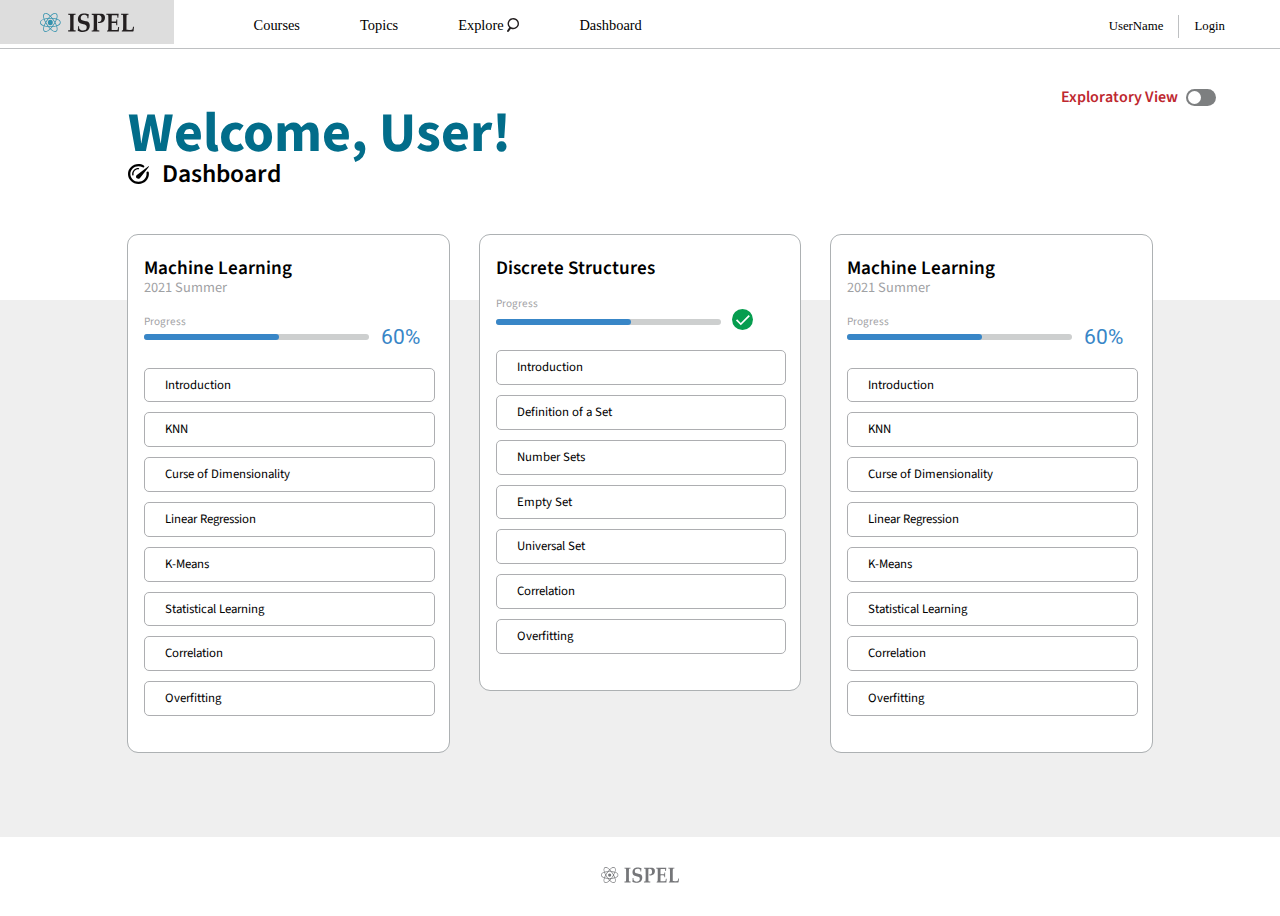
==== index.html @ 27baca1a "Defined index.html" ====
<!DOCTYPE html>
<html lang="en">
	<head>
		<meta charset="UTF-8">
		<meta name="viewport" content="width=device-width, initial-scale=1">
		<meta name="viewport" content="width=device-width, initial-scale=1.0">
		<title>Dashboard</title>
		<link rel="stylesheet" href="css/reset.css">
		<link rel="stylesheet" href="css/global_styles.css">
		<link rel="stylesheet" href="css/dashboard_styles.css">
	</head>
	<body>

		<nav class="ispel_nav">
			<ul class="ispel_nav_left">
				<li class="ispel_nav_logo"><img src="graphics/ispel_logo.svg" alt="ISPEL Logo"/></li>
				<li class="ispel_nav_item"><a href="#">Courses</a></li>
				<li class="ispel_nav_item"><a href="#">Topics</a></li>
				<li class="ispel_nav_item">
					<a href="#">Explore</a>
					<img class="explore_icon" style="height: 1em" src="graphics/explore_icon.svg" alt="Explore Icon"/>
				</li>
				<li class="ispel_nav_item"><a href="#">Dashboard</a></li>
			</ul>
			<ul class="ispel_nav_right">
				<li class="ispel_nav_item">UserName</li>
				<li class="ispel_nav_item">Login</li>
			</ul>
		</nav>

		<div class="dashboard_main_container">
			<div class="dashboard_container_one">
				<div class="dashboard_exploratory_switch">
					Exploratory View
					<label class="toggle_switch">
					  <input type="checkbox">
					  <span class="slider round"></span>
					</label>
				</div>
				<h1 class="dashboard_title">Welcome, User!</h1>
				<div class="dashboard_subtitle">
					<img class="dashboard_icon" style="height: .8em" src="graphics/dashboard_icon.svg" alt="Dashboard Icon"/>
					Dashboard
				</div>
			</div>
			<div class="dashboard_container_two">

				<div class="dashboard_card_container section group">
					<div class="dashboard_card col span_1_of_3">
						<div class="dashboard_card_inner_container">
							<h3 class="dashboard_card_title">Machine Learning</h3>
							<h4 class="dashboard_card_subtitle">2021 Summer</h4>
							<!-- Progress Bar Goes Here -->
							<div class="dashboard_card_progress">
								<div class="dashboard_card_progress_title">Progress</div>
								<div class="dashboard_card_progress_bar">
									<div class="dashboard_card_progress_bar_inner"></div>
								</div>
								<div class="dashboard_card_progress_figure">60%</div>
							</div>
							<ul class="dashboard_card_topic_list">
								<ul class="dashboard_card_topic_sublist">
									<li class="dashboard_card_topic dashboard_card_topic_incomplete">Introduction</li>
									<li class="dashboard_card_topic dashboard_card_topic_incomplete">KNN</li>
								</ul>
								<ul class="dashboard_card_topic_sublist">
									<li class="dashboard_card_topic dashboard_card_topic_incomplete">Curse of Dimensionality</li>
									<li class="dashboard_card_topic dashboard_card_topic_incomplete">Linear Regression</li>
								</ul>
								<ul class="dashboard_card_topic_sublist">
									<li class="dashboard_card_topic dashboard_card_topic_incomplete">K-Means</li>
									<li class="dashboard_card_topic dashboard_card_topic_incomplete">Statistical Learning</li>
								</ul>
								<ul class="dashboard_card_topic_sublist">
									<li class="dashboard_card_topic dashboard_card_topic_incomplete">Correlation</li>
									<li class="dashboard_card_topic dashboard_card_topic_incomplete">Overfitting</li>
								</ul>
							</ul>
						</div>
					</div>
					<div class="dashboard_card col span_1_of_3">
						<div class="dashboard_card_inner_container">
							<h3 class="dashboard_card_title">Discrete Structures</h3>
							<h4 class="dashboard_card_subtitle"></h4>
							<!-- Progress Bar Goes Here -->
							<div class="dashboard_card_progress">
								<div class="dashboard_card_progress_title">Progress</div>
								<div class="dashboard_card_progress_bar">
									<div class="dashboard_card_progress_bar_inner"></div>
								</div>
								<div class="dashboard_card_progress_figure">
									<img src="graphics/complete_checkmark.svg" style="height: 1em" alt="Complete Checkmark"/>
								</div>
							</div>
							<ul class="dashboard_card_topic_list">
								<ul class="dashboard_card_topic_sublist">
									<li class="dashboard_card_topic dashboard_card_topic_incomplete">Introduction</li>
								</ul>
								<ul class="dashboard_card_topic_sublist">
									<li class="dashboard_card_topic dashboard_card_topic_incomplete">Definition of a Set</li>
									<li class="dashboard_card_topic dashboard_card_topic_incomplete">Number Sets</li>
								</ul>
								<ul class="dashboard_card_topic_sublist">
									<li class="dashboard_card_topic dashboard_card_topic_incomplete">Empty Set</li>
									<li class="dashboard_card_topic dashboard_card_topic_incomplete">Universal Set</li>
								</ul>
								<ul class="dashboard_card_topic_sublist">
									<li class="dashboard_card_topic dashboard_card_topic_incomplete">Correlation</li>
									<li class="dashboard_card_topic dashboard_card_topic_incomplete">Overfitting</li>
								</ul>
							</ul>
						</div>
					</div>
					<div class="dashboard_card col span_1_of_3">
						<div class="dashboard_card_inner_container">
							<h3 class="dashboard_card_title">Machine Learning</h3>
							<h4 class="dashboard_card_subtitle">2021 Summer</h4>
							<!-- Progress Bar Goes Here -->
							<div class="dashboard_card_progress">
								<div class="dashboard_card_progress_title">Progress</div>
								<div class="dashboard_card_progress_bar">
									<div class="dashboard_card_progress_bar_inner"></div>
								</div>
								<div class="dashboard_card_progress_figure">60%</div>
							</div>
							<ul class="dashboard_card_topic_list">
								<ul class="dashboard_card_topic_sublist">
									<li class="dashboard_card_topic dashboard_card_topic_incomplete">Introduction</li>
									<li class="dashboard_card_topic dashboard_card_topic_incomplete">KNN</li>
								</ul>
								<ul class="dashboard_card_topic_sublist">
									<li class="dashboard_card_topic dashboard_card_topic_incomplete">Curse of Dimensionality</li>
									<li class="dashboard_card_topic dashboard_card_topic_incomplete">Linear Regression</li>
								</ul>
								<ul class="dashboard_card_topic_sublist">
									<li class="dashboard_card_topic dashboard_card_topic_incomplete">K-Means</li>
									<li class="dashboard_card_topic dashboard_card_topic_incomplete">Statistical Learning</li>
								</ul>
								<ul class="dashboard_card_topic_sublist">
									<li class="dashboard_card_topic dashboard_card_topic_incomplete">Correlation</li>
									<li class="dashboard_card_topic dashboard_card_topic_incomplete">Overfitting</li>
								</ul>
							</ul>
						</div>
					</div>
				</div>

			</div>
		</div>

	<footer>
		<ul class="footer_list">
			<li><img src="graphics/ispel_logo_greyscale.svg" style="height: 1em" alt="ISPEL Logo"/></li>
		</ul>
	</footer>

	</body>
</html>
---- css/global_styles.css ----
@import url("https://fonts.googleapis.com/css2?family=Source+Sans+3:wght@400;600;700&display=swap");
html {
  font-family: "Source Sans 3", sans-serif;
}

/*# sourceMappingURL=global_styles.css.map */
---- css/dashboard_styles.css ----
/* variables for adding borders globally. Use for testing purposes */
@import "../css/nav_styles.css";
@import "../css/dashboard_card.css";
@import "../css/footer_styles.css";
@import "../css/toggle_switch_styles.css";
body {
  margin: 0;
  min-width: 1000px;
}

.dashboard_main_container {
  width: 100%;
  border: none thin red;
}

.dashboard_container_one {
  width: 100%;
  border: none thin red;
  padding: 2.5em 0 7em 0;
}
.dashboard_container_one .dashboard_exploratory_switch {
  font-weight: 600;
  color: #be282f;
  width: 90%;
  margin: 0 auto;
  border: none thin red;
  text-align: right;
}
.dashboard_container_one .dashboard_exploratory_switch .toggle_switch {
  margin-left: 5px;
}
.dashboard_container_one .dashboard_title {
  font-size: 3.5em;
  font-weight: 700;
  color: #026D8A;
  width: 80%;
  margin: 0 auto;
  border: none thin red;
}
.dashboard_container_one .dashboard_subtitle {
  font-size: 1.6em;
  font-weight: 600;
  width: 80%;
  margin: 0 auto;
  border: none thin red;
}
.dashboard_container_one .dashboard_subtitle .dashboard_icon {
  position: relative;
  top: 2px;
  margin-right: 8px;
}

.dashboard_container_two {
  width: 100%;
  background-color: #efefef;
}
.dashboard_container_two .dashboard_card_container {
  width: 80%;
  margin: 0 auto;
  position: relative;
  top: -4.7em;
}

/*# sourceMappingURL=dashboard_styles.css.map */
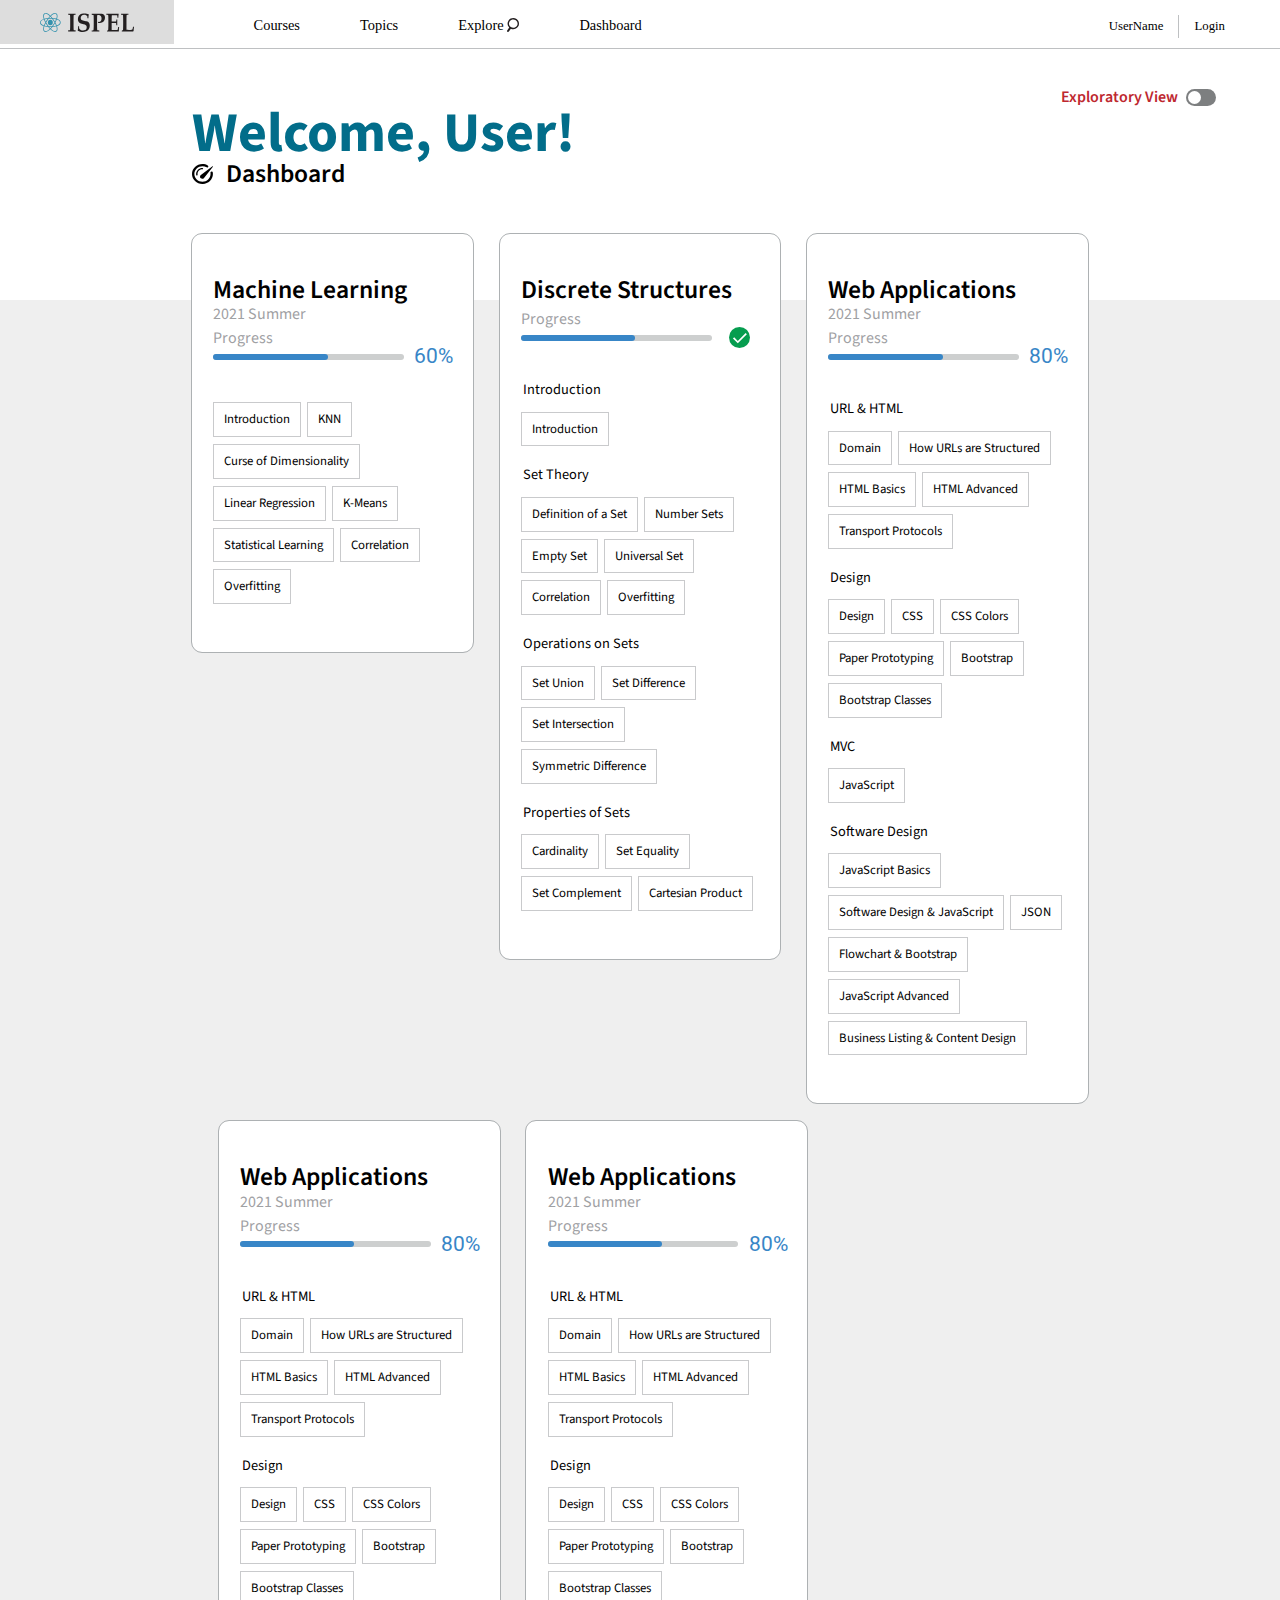
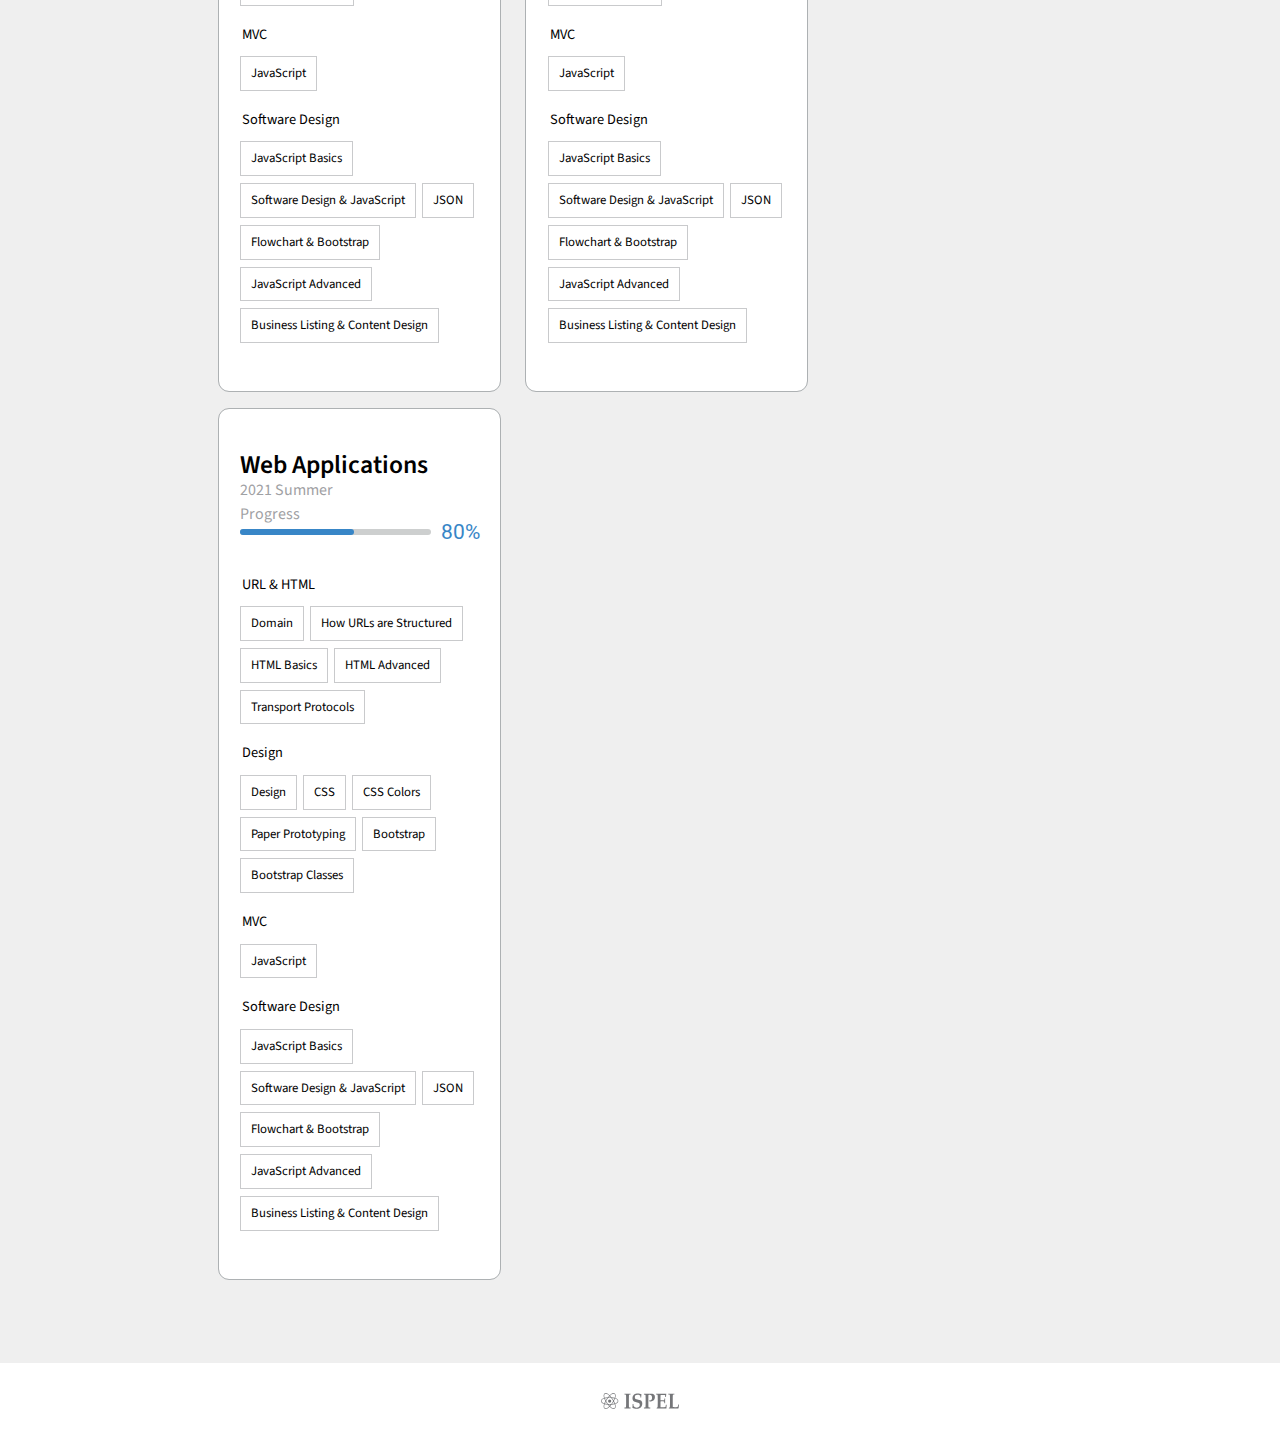
==== commit 3d78f075: "Masonry added but not implemented" ====
--- a/index.html
+++ b/index.html
@@ -2,12 +2,14 @@
 <html lang="en">
 	<head>
 		<meta charset="UTF-8">
+		<link rel="preconnect" href="https://fonts.googleapis.com">
+		<link rel="preconnect" href="https://fonts.gstatic.com" crossorigin>
 		<meta name="viewport" content="width=device-width, initial-scale=1">
 		<meta name="viewport" content="width=device-width, initial-scale=1.0">
 		<title>Dashboard</title>
 		<link rel="stylesheet" href="css/reset.css">
 		<link rel="stylesheet" href="css/global_styles.css">
-		<link rel="stylesheet" href="css/dashboard_styles.css">
+		<link rel="stylesheet" href="css/dashboard/dashboard_styles.css">
 	</head>
 	<body>
 
@@ -46,6 +48,7 @@
 			<div class="dashboard_container_two">
 
 				<div class="dashboard_card_container section group">
+
 					<div class="dashboard_card col span_1_of_3">
 						<div class="dashboard_card_inner_container">
 							<h3 class="dashboard_card_title">Machine Learning</h3>
@@ -62,16 +65,10 @@
 								<ul class="dashboard_card_topic_sublist">
 									<li class="dashboard_card_topic dashboard_card_topic_incomplete">Introduction</li>
 									<li class="dashboard_card_topic dashboard_card_topic_incomplete">KNN</li>
-								</ul>
-								<ul class="dashboard_card_topic_sublist">
 									<li class="dashboard_card_topic dashboard_card_topic_incomplete">Curse of Dimensionality</li>
 									<li class="dashboard_card_topic dashboard_card_topic_incomplete">Linear Regression</li>
-								</ul>
-								<ul class="dashboard_card_topic_sublist">
 									<li class="dashboard_card_topic dashboard_card_topic_incomplete">K-Means</li>
 									<li class="dashboard_card_topic dashboard_card_topic_incomplete">Statistical Learning</li>
-								</ul>
-								<ul class="dashboard_card_topic_sublist">
 									<li class="dashboard_card_topic dashboard_card_topic_incomplete">Correlation</li>
 									<li class="dashboard_card_topic dashboard_card_topic_incomplete">Overfitting</li>
 								</ul>
@@ -93,56 +90,221 @@
 								</div>
 							</div>
 							<ul class="dashboard_card_topic_list">
+								<h4 class="dashboard_topic_header">Introduction</h4>
 								<ul class="dashboard_card_topic_sublist">
 									<li class="dashboard_card_topic dashboard_card_topic_incomplete">Introduction</li>
 								</ul>
+								<h4 class="dashboard_topic_header">Set Theory</h4>
 								<ul class="dashboard_card_topic_sublist">
 									<li class="dashboard_card_topic dashboard_card_topic_incomplete">Definition of a Set</li>
 									<li class="dashboard_card_topic dashboard_card_topic_incomplete">Number Sets</li>
-								</ul>
-								<ul class="dashboard_card_topic_sublist">
 									<li class="dashboard_card_topic dashboard_card_topic_incomplete">Empty Set</li>
 									<li class="dashboard_card_topic dashboard_card_topic_incomplete">Universal Set</li>
-								</ul>
-								<ul class="dashboard_card_topic_sublist">
 									<li class="dashboard_card_topic dashboard_card_topic_incomplete">Correlation</li>
 									<li class="dashboard_card_topic dashboard_card_topic_incomplete">Overfitting</li>
 								</ul>
-							</ul>
-						</div>
-					</div>
-					<div class="dashboard_card col span_1_of_3">
-						<div class="dashboard_card_inner_container">
-							<h3 class="dashboard_card_title">Machine Learning</h3>
-							<h4 class="dashboard_card_subtitle">2021 Summer</h4>
-							<!-- Progress Bar Goes Here -->
-							<div class="dashboard_card_progress">
-								<div class="dashboard_card_progress_title">Progress</div>
-								<div class="dashboard_card_progress_bar">
-									<div class="dashboard_card_progress_bar_inner"></div>
-								</div>
-								<div class="dashboard_card_progress_figure">60%</div>
-							</div>
-							<ul class="dashboard_card_topic_list">
-								<ul class="dashboard_card_topic_sublist">
-									<li class="dashboard_card_topic dashboard_card_topic_incomplete">Introduction</li>
-									<li class="dashboard_card_topic dashboard_card_topic_incomplete">KNN</li>
-								</ul>
-								<ul class="dashboard_card_topic_sublist">
-									<li class="dashboard_card_topic dashboard_card_topic_incomplete">Curse of Dimensionality</li>
-									<li class="dashboard_card_topic dashboard_card_topic_incomplete">Linear Regression</li>
-								</ul>
-								<ul class="dashboard_card_topic_sublist">
-									<li class="dashboard_card_topic dashboard_card_topic_incomplete">K-Means</li>
-									<li class="dashboard_card_topic dashboard_card_topic_incomplete">Statistical Learning</li>
-								</ul>
-								<ul class="dashboard_card_topic_sublist">
-									<li class="dashboard_card_topic dashboard_card_topic_incomplete">Correlation</li>
-									<li class="dashboard_card_topic dashboard_card_topic_incomplete">Overfitting</li>
-								</ul>
-							</ul>
-						</div>
-					</div>
+								<h4 class="dashboard_topic_header">Operations on Sets</h4>
+								<ul class="dashboard_card_topic_sublist">
+									<li class="dashboard_card_topic dashboard_card_topic_incomplete">Set Union</li>
+									<li class="dashboard_card_topic dashboard_card_topic_incomplete">Set Difference</li>
+									<li class="dashboard_card_topic dashboard_card_topic_incomplete">Set Intersection</li>
+									<li class="dashboard_card_topic dashboard_card_topic_incomplete">Symmetric Difference</li>
+								</ul>
+								<h4 class="dashboard_topic_header">Properties of Sets</h4>
+								<ul class="dashboard_card_topic_sublist">
+									<li class="dashboard_card_topic dashboard_card_topic_incomplete">Cardinality</li>
+									<li class="dashboard_card_topic dashboard_card_topic_incomplete">Set Equality</li>
+									<li class="dashboard_card_topic dashboard_card_topic_incomplete">Set Complement</li>
+									<li class="dashboard_card_topic dashboard_card_topic_incomplete">Cartesian Product</li>
+								</ul>
+							</ul>
+						</div>
+					</div>
+					<div class="dashboard_card col span_1_of_3">
+						<div class="dashboard_card_inner_container">
+							<h3 class="dashboard_card_title">Web Applications</h3>
+							<h4 class="dashboard_card_subtitle">2021 Summer</h4>
+							<!-- Progress Bar Goes Here -->
+							<div class="dashboard_card_progress">
+								<div class="dashboard_card_progress_title">Progress</div>
+								<div class="dashboard_card_progress_bar">
+									<div class="dashboard_card_progress_bar_inner"></div>
+								</div>
+								<div class="dashboard_card_progress_figure">80%</div>
+							</div>
+							<ul class="dashboard_card_topic_list">
+								<h4 class="dashboard_topic_header">URL & HTML</h4>
+								<ul class="dashboard_card_topic_sublist">
+									<li class="dashboard_card_topic dashboard_card_topic_incomplete">Domain</li>
+									<li class="dashboard_card_topic dashboard_card_topic_incomplete">How URLs are Structured</li>
+									<li class="dashboard_card_topic dashboard_card_topic_incomplete">HTML Basics</li>
+									<li class="dashboard_card_topic dashboard_card_topic_incomplete">HTML Advanced</li>
+									<li class="dashboard_card_topic dashboard_card_topic_incomplete">Transport Protocols</li>
+								</ul>
+								<h4 class="dashboard_topic_header">Design</h4>
+								<ul class="dashboard_card_topic_sublist">
+									<li class="dashboard_card_topic dashboard_card_topic_incomplete">Design</li>
+									<li class="dashboard_card_topic dashboard_card_topic_incomplete">CSS</li>
+									<li class="dashboard_card_topic dashboard_card_topic_incomplete">CSS Colors</li>
+									<li class="dashboard_card_topic dashboard_card_topic_incomplete">Paper Prototyping</li>
+									<li class="dashboard_card_topic dashboard_card_topic_incomplete">Bootstrap</li>
+									<li class="dashboard_card_topic dashboard_card_topic_incomplete">Bootstrap Classes</li>
+								</ul>
+								<h4 class="dashboard_topic_header">MVC</h4>
+								<ul class="dashboard_card_topic_sublist">
+									<li class="dashboard_card_topic dashboard_card_topic_incomplete">JavaScript</li>
+								</ul>
+								<h4 class="dashboard_topic_header">Software Design</h4>
+								<ul class="dashboard_card_topic_sublist">
+									<li class="dashboard_card_topic dashboard_card_topic_incomplete">JavaScript Basics</li>
+									<li class="dashboard_card_topic dashboard_card_topic_incomplete">Software Design & JavaScript</li>
+									<li class="dashboard_card_topic dashboard_card_topic_incomplete">JSON</li>
+									<li class="dashboard_card_topic dashboard_card_topic_incomplete">Flowchart & Bootstrap</li>
+									<li class="dashboard_card_topic dashboard_card_topic_incomplete">JavaScript Advanced</li>
+									<li class="dashboard_card_topic dashboard_card_topic_incomplete">Business Listing & Content Design</li>
+								</ul>
+							</ul>
+						</div>
+					</div>
+					<div class="dashboard_card col span_1_of_3">
+						<div class="dashboard_card_inner_container">
+							<h3 class="dashboard_card_title">Web Applications</h3>
+							<h4 class="dashboard_card_subtitle">2021 Summer</h4>
+							<!-- Progress Bar Goes Here -->
+							<div class="dashboard_card_progress">
+								<div class="dashboard_card_progress_title">Progress</div>
+								<div class="dashboard_card_progress_bar">
+									<div class="dashboard_card_progress_bar_inner"></div>
+								</div>
+								<div class="dashboard_card_progress_figure">80%</div>
+							</div>
+							<ul class="dashboard_card_topic_list">
+								<h4 class="dashboard_topic_header">URL & HTML</h4>
+								<ul class="dashboard_card_topic_sublist">
+									<li class="dashboard_card_topic dashboard_card_topic_incomplete">Domain</li>
+									<li class="dashboard_card_topic dashboard_card_topic_incomplete">How URLs are Structured</li>
+									<li class="dashboard_card_topic dashboard_card_topic_incomplete">HTML Basics</li>
+									<li class="dashboard_card_topic dashboard_card_topic_incomplete">HTML Advanced</li>
+									<li class="dashboard_card_topic dashboard_card_topic_incomplete">Transport Protocols</li>
+								</ul>
+								<h4 class="dashboard_topic_header">Design</h4>
+								<ul class="dashboard_card_topic_sublist">
+									<li class="dashboard_card_topic dashboard_card_topic_incomplete">Design</li>
+									<li class="dashboard_card_topic dashboard_card_topic_incomplete">CSS</li>
+									<li class="dashboard_card_topic dashboard_card_topic_incomplete">CSS Colors</li>
+									<li class="dashboard_card_topic dashboard_card_topic_incomplete">Paper Prototyping</li>
+									<li class="dashboard_card_topic dashboard_card_topic_incomplete">Bootstrap</li>
+									<li class="dashboard_card_topic dashboard_card_topic_incomplete">Bootstrap Classes</li>
+								</ul>
+								<h4 class="dashboard_topic_header">MVC</h4>
+								<ul class="dashboard_card_topic_sublist">
+									<li class="dashboard_card_topic dashboard_card_topic_incomplete">JavaScript</li>
+								</ul>
+								<h4 class="dashboard_topic_header">Software Design</h4>
+								<ul class="dashboard_card_topic_sublist">
+									<li class="dashboard_card_topic dashboard_card_topic_incomplete">JavaScript Basics</li>
+									<li class="dashboard_card_topic dashboard_card_topic_incomplete">Software Design & JavaScript</li>
+									<li class="dashboard_card_topic dashboard_card_topic_incomplete">JSON</li>
+									<li class="dashboard_card_topic dashboard_card_topic_incomplete">Flowchart & Bootstrap</li>
+									<li class="dashboard_card_topic dashboard_card_topic_incomplete">JavaScript Advanced</li>
+									<li class="dashboard_card_topic dashboard_card_topic_incomplete">Business Listing & Content Design</li>
+								</ul>
+							</ul>
+						</div>
+					</div>
+					<div class="dashboard_card col span_1_of_3">
+						<div class="dashboard_card_inner_container">
+							<h3 class="dashboard_card_title">Web Applications</h3>
+							<h4 class="dashboard_card_subtitle">2021 Summer</h4>
+							<!-- Progress Bar Goes Here -->
+							<div class="dashboard_card_progress">
+								<div class="dashboard_card_progress_title">Progress</div>
+								<div class="dashboard_card_progress_bar">
+									<div class="dashboard_card_progress_bar_inner"></div>
+								</div>
+								<div class="dashboard_card_progress_figure">80%</div>
+							</div>
+							<ul class="dashboard_card_topic_list">
+								<h4 class="dashboard_topic_header">URL & HTML</h4>
+								<ul class="dashboard_card_topic_sublist">
+									<li class="dashboard_card_topic dashboard_card_topic_incomplete">Domain</li>
+									<li class="dashboard_card_topic dashboard_card_topic_incomplete">How URLs are Structured</li>
+									<li class="dashboard_card_topic dashboard_card_topic_incomplete">HTML Basics</li>
+									<li class="dashboard_card_topic dashboard_card_topic_incomplete">HTML Advanced</li>
+									<li class="dashboard_card_topic dashboard_card_topic_incomplete">Transport Protocols</li>
+								</ul>
+								<h4 class="dashboard_topic_header">Design</h4>
+								<ul class="dashboard_card_topic_sublist">
+									<li class="dashboard_card_topic dashboard_card_topic_incomplete">Design</li>
+									<li class="dashboard_card_topic dashboard_card_topic_incomplete">CSS</li>
+									<li class="dashboard_card_topic dashboard_card_topic_incomplete">CSS Colors</li>
+									<li class="dashboard_card_topic dashboard_card_topic_incomplete">Paper Prototyping</li>
+									<li class="dashboard_card_topic dashboard_card_topic_incomplete">Bootstrap</li>
+									<li class="dashboard_card_topic dashboard_card_topic_incomplete">Bootstrap Classes</li>
+								</ul>
+								<h4 class="dashboard_topic_header">MVC</h4>
+								<ul class="dashboard_card_topic_sublist">
+									<li class="dashboard_card_topic dashboard_card_topic_incomplete">JavaScript</li>
+								</ul>
+								<h4 class="dashboard_topic_header">Software Design</h4>
+								<ul class="dashboard_card_topic_sublist">
+									<li class="dashboard_card_topic dashboard_card_topic_incomplete">JavaScript Basics</li>
+									<li class="dashboard_card_topic dashboard_card_topic_incomplete">Software Design & JavaScript</li>
+									<li class="dashboard_card_topic dashboard_card_topic_incomplete">JSON</li>
+									<li class="dashboard_card_topic dashboard_card_topic_incomplete">Flowchart & Bootstrap</li>
+									<li class="dashboard_card_topic dashboard_card_topic_incomplete">JavaScript Advanced</li>
+									<li class="dashboard_card_topic dashboard_card_topic_incomplete">Business Listing & Content Design</li>
+								</ul>
+							</ul>
+						</div>
+					</div>
+					<div class="dashboard_card col span_1_of_3">
+						<div class="dashboard_card_inner_container">
+							<h3 class="dashboard_card_title">Web Applications</h3>
+							<h4 class="dashboard_card_subtitle">2021 Summer</h4>
+							<!-- Progress Bar Goes Here -->
+							<div class="dashboard_card_progress">
+								<div class="dashboard_card_progress_title">Progress</div>
+								<div class="dashboard_card_progress_bar">
+									<div class="dashboard_card_progress_bar_inner"></div>
+								</div>
+								<div class="dashboard_card_progress_figure">80%</div>
+							</div>
+							<ul class="dashboard_card_topic_list">
+								<h4 class="dashboard_topic_header">URL & HTML</h4>
+								<ul class="dashboard_card_topic_sublist">
+									<li class="dashboard_card_topic dashboard_card_topic_incomplete">Domain</li>
+									<li class="dashboard_card_topic dashboard_card_topic_incomplete">How URLs are Structured</li>
+									<li class="dashboard_card_topic dashboard_card_topic_incomplete">HTML Basics</li>
+									<li class="dashboard_card_topic dashboard_card_topic_incomplete">HTML Advanced</li>
+									<li class="dashboard_card_topic dashboard_card_topic_incomplete">Transport Protocols</li>
+								</ul>
+								<h4 class="dashboard_topic_header">Design</h4>
+								<ul class="dashboard_card_topic_sublist">
+									<li class="dashboard_card_topic dashboard_card_topic_incomplete">Design</li>
+									<li class="dashboard_card_topic dashboard_card_topic_incomplete">CSS</li>
+									<li class="dashboard_card_topic dashboard_card_topic_incomplete">CSS Colors</li>
+									<li class="dashboard_card_topic dashboard_card_topic_incomplete">Paper Prototyping</li>
+									<li class="dashboard_card_topic dashboard_card_topic_incomplete">Bootstrap</li>
+									<li class="dashboard_card_topic dashboard_card_topic_incomplete">Bootstrap Classes</li>
+								</ul>
+								<h4 class="dashboard_topic_header">MVC</h4>
+								<ul class="dashboard_card_topic_sublist">
+									<li class="dashboard_card_topic dashboard_card_topic_incomplete">JavaScript</li>
+								</ul>
+								<h4 class="dashboard_topic_header">Software Design</h4>
+								<ul class="dashboard_card_topic_sublist">
+									<li class="dashboard_card_topic dashboard_card_topic_incomplete">JavaScript Basics</li>
+									<li class="dashboard_card_topic dashboard_card_topic_incomplete">Software Design & JavaScript</li>
+									<li class="dashboard_card_topic dashboard_card_topic_incomplete">JSON</li>
+									<li class="dashboard_card_topic dashboard_card_topic_incomplete">Flowchart & Bootstrap</li>
+									<li class="dashboard_card_topic dashboard_card_topic_incomplete">JavaScript Advanced</li>
+									<li class="dashboard_card_topic dashboard_card_topic_incomplete">Business Listing & Content Design</li>
+								</ul>
+							</ul>
+						</div>
+					</div>
+
 				</div>
 
 			</div>
@@ -155,4 +317,7 @@
 	</footer>
 
 	</body>
+	<script src="https://cdnjs.cloudflare.com/ajax/libs/jquery/3.6.4/jquery.min.js"></script>
+	<script src="./js/masonry.js"></script>
+	<script src="./js/dashboard_scripts.js"></script>
 </html>--- a/css/dashboard/dashboard_styles.css
+++ b/css/dashboard/dashboard_styles.css
@@ -0,0 +1,286 @@
+/* variables for adding borders globally. Use for testing purposes */ /* Navigation */
+/* Variables for adding borders globally. Use for testing purposes */
+/* Navigation Fonts */
+@import url("https://fonts.cdnfonts.com/css/palatino-linotype"); /* Palatino Linotype https://www.cdnfonts.com/palatino-linotype.font */
+/* General styles---------------- */
+@import "../../css/dashboard/dashboard_card_grid.css";
+@import url("https://fonts.googleapis.com/css2?family=Roboto:wght@500&family=Source+Sans+3:wght@400;600;700&display=swap");
+.ispel_nav {
+  font-family: "Palatino Linotype", Palatino, Georgia, serif;
+  overflow: hidden;
+  border-bottom: solid thin #BEC0C2;
+}
+
+.ispel_nav li {
+  float: left;
+  display: block;
+  color: black;
+  text-align: center;
+  text-decoration: none;
+}
+
+/* Left Nav Bar--------------------- */
+.ispel_nav_left {
+  font-size: 0.9em;
+  /* Right margin on ispel logo */
+}
+.ispel_nav_left .ispel_nav_item {
+  padding: 18px 30px 15px 30px;
+}
+.ispel_nav_left li:first-child {
+  margin-right: 50px;
+}
+
+/* Right Nav Bar----------------------- */
+.ispel_nav_logo {
+  width: 6.5em;
+  padding: 13px 40px 10px 40px;
+}
+
+.ispel_nav_right {
+  font-size: 0.8em;
+  float: right;
+  margin-right: 40px;
+}
+.ispel_nav_right .ispel_nav_item {
+  align-content: center;
+  padding: 5px 15px 5px 15px;
+  margin: 15px 0 10px 0;
+}
+.ispel_nav_right .ispel_nav_item:first-child {
+  border-right: solid thin #BEC0C2;
+}
+
+/* Specificities----------------- */
+.explore_icon {
+  position: relative;
+  margin-top: -4px;
+  top: 2px;
+  left: 0;
+}
+
+.ispel_nav li:hover {
+  background-color: #ddd;
+  color: black;
+}
+
+.dashboard_card {
+  outline: solid thin #adb1b3;
+  border-radius: 10px;
+  background-color: white;
+  padding-top: 20px;
+  padding-bottom: 10px;
+}
+.dashboard_card .dashboard_card_inner_container {
+  width: 85%;
+  margin: 0 auto;
+  padding-top: 1.5em;
+  padding-bottom: 1em;
+}
+.dashboard_card .dashboard_card_inner_container .dashboard_card_title {
+  font-size: 1.6em;
+  font-weight: 600;
+  margin-bottom: 3px;
+}
+.dashboard_card .dashboard_card_inner_container .dashboard_card_subtitle {
+  font-size: 1em;
+  color: #9fa1a4;
+  margin-bottom: 8px;
+}
+.dashboard_card .dashboard_card_inner_container .dashboard_card_progress {
+  width: 100%;
+  height: 2em;
+  margin: 0;
+  margin-top: 5px;
+  margin-bottom: 2.5em;
+}
+.dashboard_card .dashboard_card_inner_container .dashboard_card_progress .dashboard_card_progress_title {
+  font-size: 1em;
+  color: #9fa1a4;
+}
+.dashboard_card .dashboard_card_inner_container .dashboard_card_progress .dashboard_card_progress_bar {
+  display: inline-block;
+  vertical-align: middle;
+  width: 80%;
+  height: 6px;
+  margin-right: 3%;
+  background-color: #cdcfcf;
+  border-radius: 10px;
+}
+.dashboard_card .dashboard_card_inner_container .dashboard_card_progress .dashboard_card_progress_bar .dashboard_card_progress_bar_inner {
+  width: 60%;
+  height: 100%;
+  background-color: #3886c7;
+  float: left;
+  border-radius: 10px;
+}
+.dashboard_card .dashboard_card_inner_container .dashboard_card_progress .dashboard_card_progress_figure {
+  display: inline-block;
+  align-content: center;
+  width: 15%;
+  vertical-align: middle;
+  font-family: "Roboto", sans-serif;
+  font-size: 1.3em;
+  color: #3886c7;
+}
+.dashboard_card .dashboard_card_inner_container .dashboard_card_progress .dashboard_card_progress_figure img {
+  display: block;
+  margin: 0 auto;
+}
+.dashboard_card .dashboard_card_inner_container .dashboard_card_topic_list {
+  width: 100%;
+}
+.dashboard_card .dashboard_card_inner_container .dashboard_card_topic_list .dashboard_topic_header {
+  font-size: 0.9em;
+  margin-bottom: 14px;
+  margin-left: 2px;
+}
+.dashboard_card .dashboard_card_inner_container .dashboard_card_topic_list .dashboard_card_topic_sublist {
+  width: 100%;
+  margin-bottom: 15px;
+}
+.dashboard_card .dashboard_card_inner_container .dashboard_card_topic_list .dashboard_card_topic_sublist .dashboard_card_topic {
+  display: inline-block;
+  font-size: 0.8em;
+  padding: 10px 10px;
+  margin-bottom: 7px;
+  margin-right: 3px;
+}
+.dashboard_card .dashboard_card_inner_container .dashboard_card_topic_list .dashboard_card_topic_sublist .dashboard_card_topic_completed {
+  background-color: #d9e6f0;
+}
+.dashboard_card .dashboard_card_inner_container .dashboard_card_topic_list .dashboard_card_topic_sublist .dashboard_card_topic_incomplete {
+  background-color: white;
+  border: solid thin #c9cacc;
+}
+.dashboard_card .dashboard_card_inner_container .dashboard_card_topic_list .dashboard_card_topic_sublist .dashboard_card_topic_incomplete:hover {
+  border: solid thin #64666c;
+}
+
+footer {
+  text-align: center;
+}
+
+.footer_list {
+  margin: 30px auto;
+}
+
+.toggle_switch {
+  position: relative;
+  display: inline-block;
+  width: 30px;
+  height: 17px;
+}
+
+.toggle_switch input {
+  opacity: 0;
+  width: 0;
+  height: 0;
+}
+
+.slider {
+  position: absolute;
+  cursor: pointer;
+  top: 0;
+  left: 0;
+  right: 0;
+  bottom: 0;
+  background-color: #7d7f80;
+  -webkit-transition: 0.2s;
+  transition: 0.2s;
+}
+
+.slider:before {
+  position: absolute;
+  content: "";
+  height: 13px;
+  width: 13px;
+  left: 2px;
+  bottom: 2px;
+  background-color: white;
+  -webkit-transition: 0.2s;
+  transition: 0.2s;
+}
+
+input:checked + .slider {
+  background-color: #7d7f80;
+}
+
+input:focus + .slider {
+  box-shadow: 0 0 1px #7d7f80;
+}
+
+input:checked + .slider:before {
+  -webkit-transform: translateX(13px);
+  -ms-transform: translateX(13px);
+  transform: translateX(13px);
+}
+
+/* Rounded sliders */
+.slider.round {
+  border-radius: 17px;
+}
+
+.slider.round:before {
+  border-radius: 50%;
+}
+
+body {
+  margin: 0;
+  min-width: 1000px;
+}
+
+.dashboard_main_container {
+  width: 100%;
+  border: none thin red;
+}
+
+.dashboard_container_one {
+  width: 100%;
+  border: none thin red;
+  padding: 2.5em 0 7em 0;
+}
+.dashboard_container_one .dashboard_exploratory_switch {
+  font-weight: 600;
+  color: #be282f;
+  width: 90%;
+  margin: 0 auto;
+  border: none thin red;
+  text-align: right;
+}
+.dashboard_container_one .dashboard_exploratory_switch .toggle_switch {
+  margin-left: 5px;
+}
+.dashboard_container_one .dashboard_title {
+  font-size: 3.5em;
+  font-weight: 700;
+  color: #026D8A;
+  width: 70%;
+  margin: 0 auto;
+  border: none thin red;
+}
+.dashboard_container_one .dashboard_subtitle {
+  font-size: 1.6em;
+  font-weight: 600;
+  width: 70%;
+  margin: 0 auto;
+  border: none thin red;
+}
+.dashboard_container_one .dashboard_subtitle .dashboard_icon {
+  position: relative;
+  top: 2px;
+  margin-right: 8px;
+}
+
+.dashboard_container_two {
+  width: 100%;
+  background-color: #efefef;
+}
+.dashboard_container_two .dashboard_card_container {
+  width: 70%;
+  margin: 0 auto;
+  position: relative;
+  top: -4.7em;
+}
+
+/*# sourceMappingURL=dashboard_styles.css.map */
